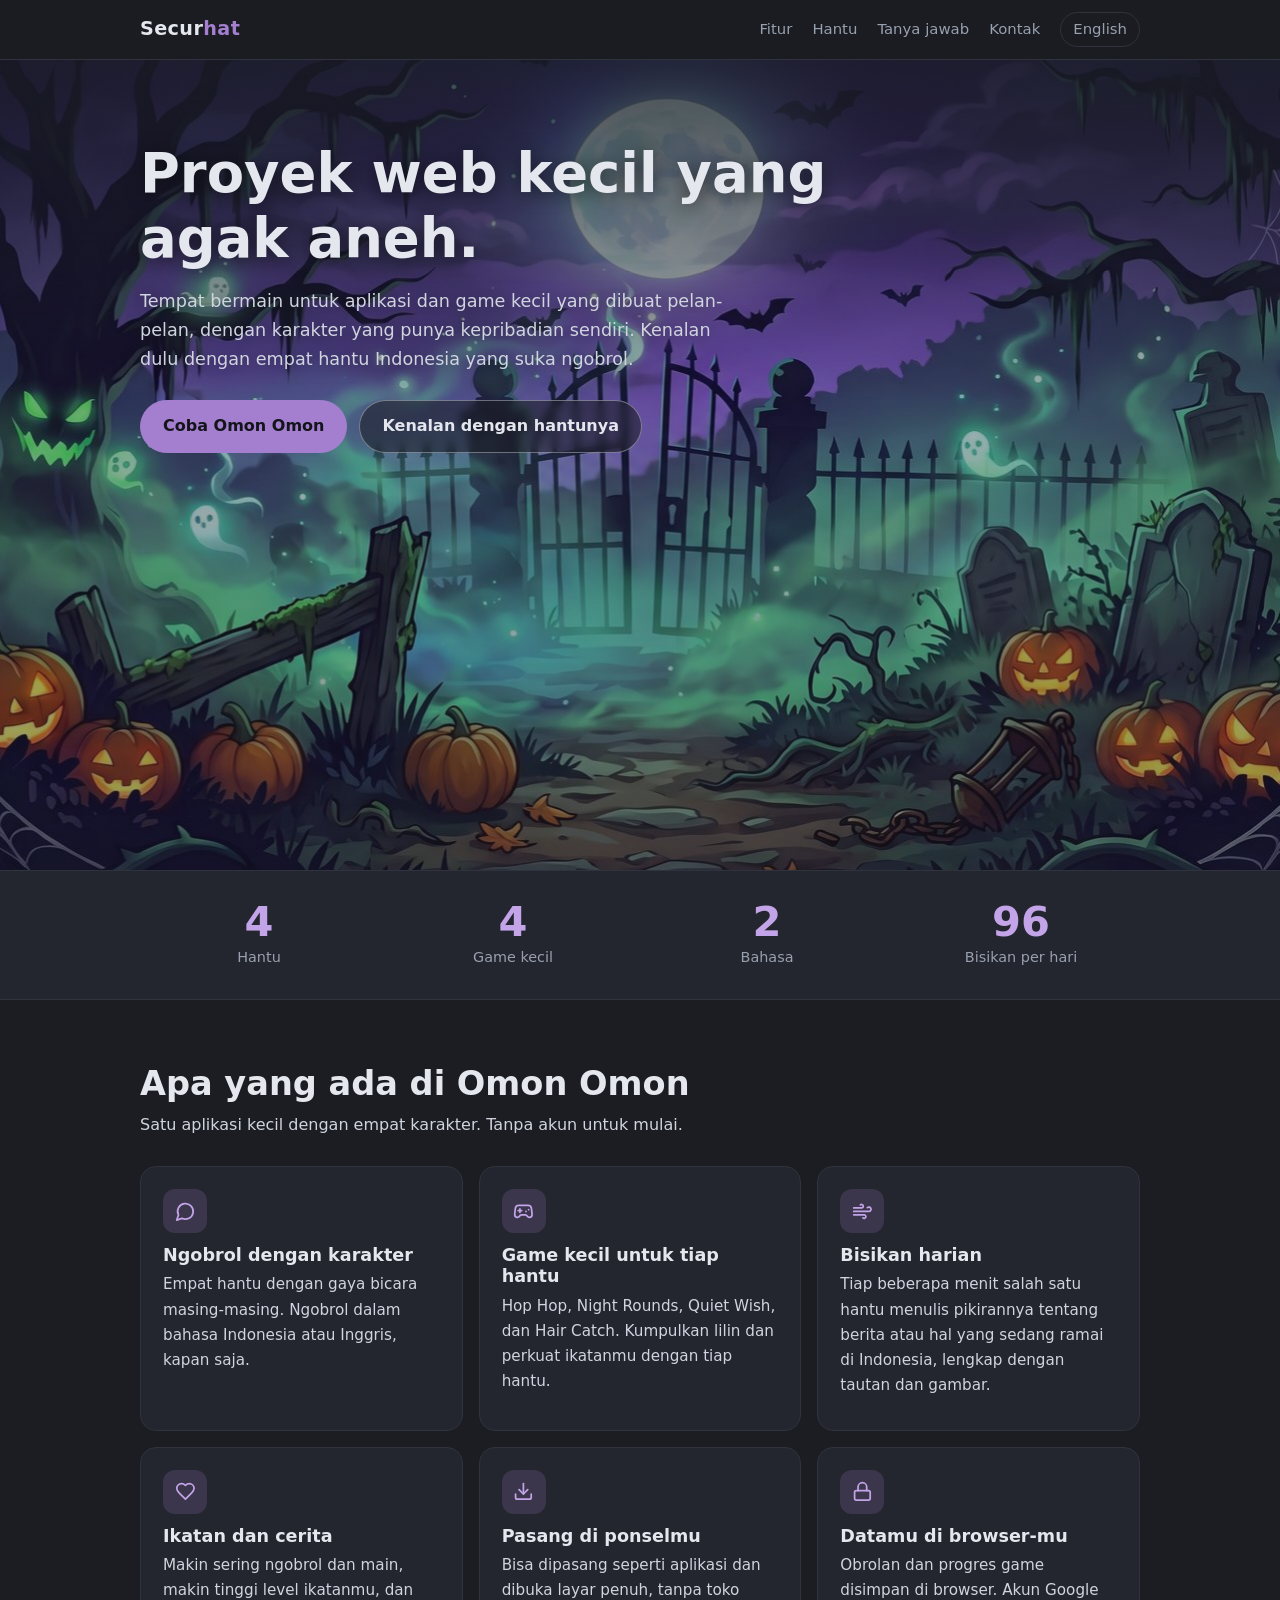
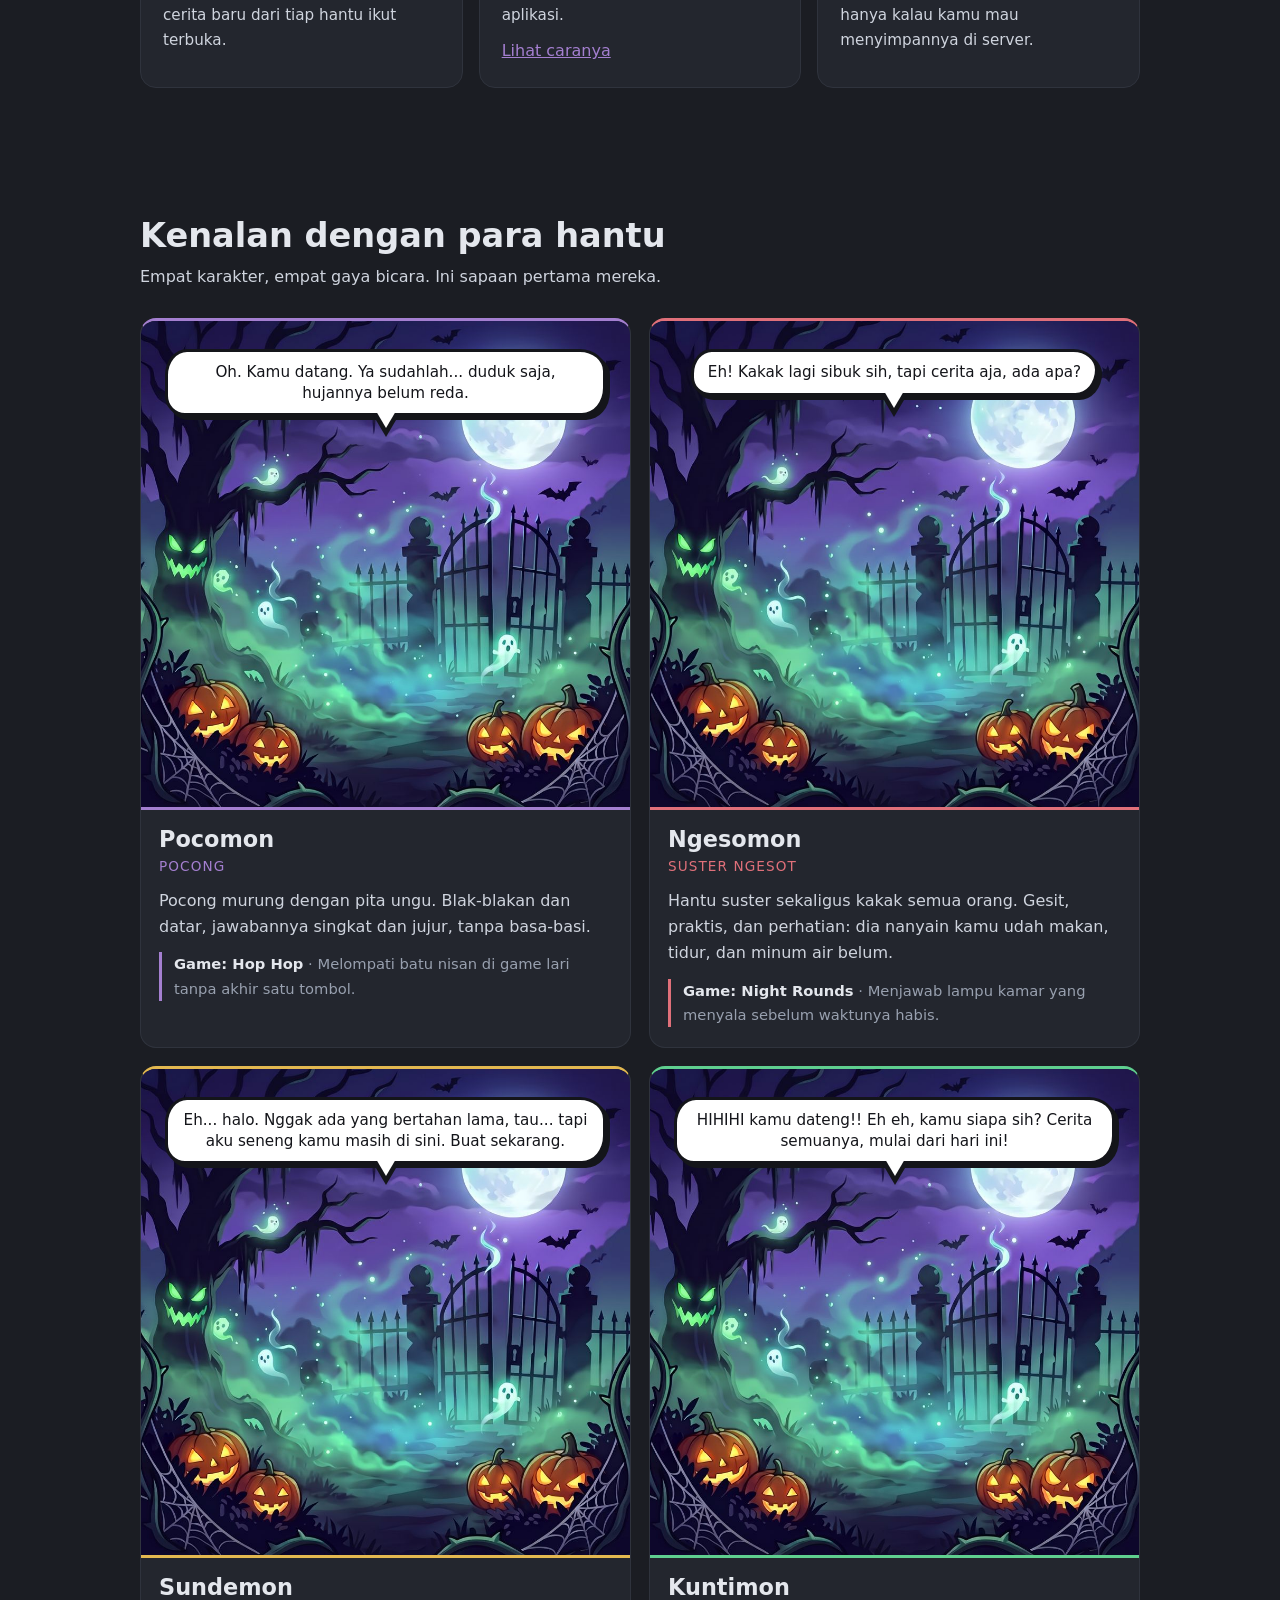
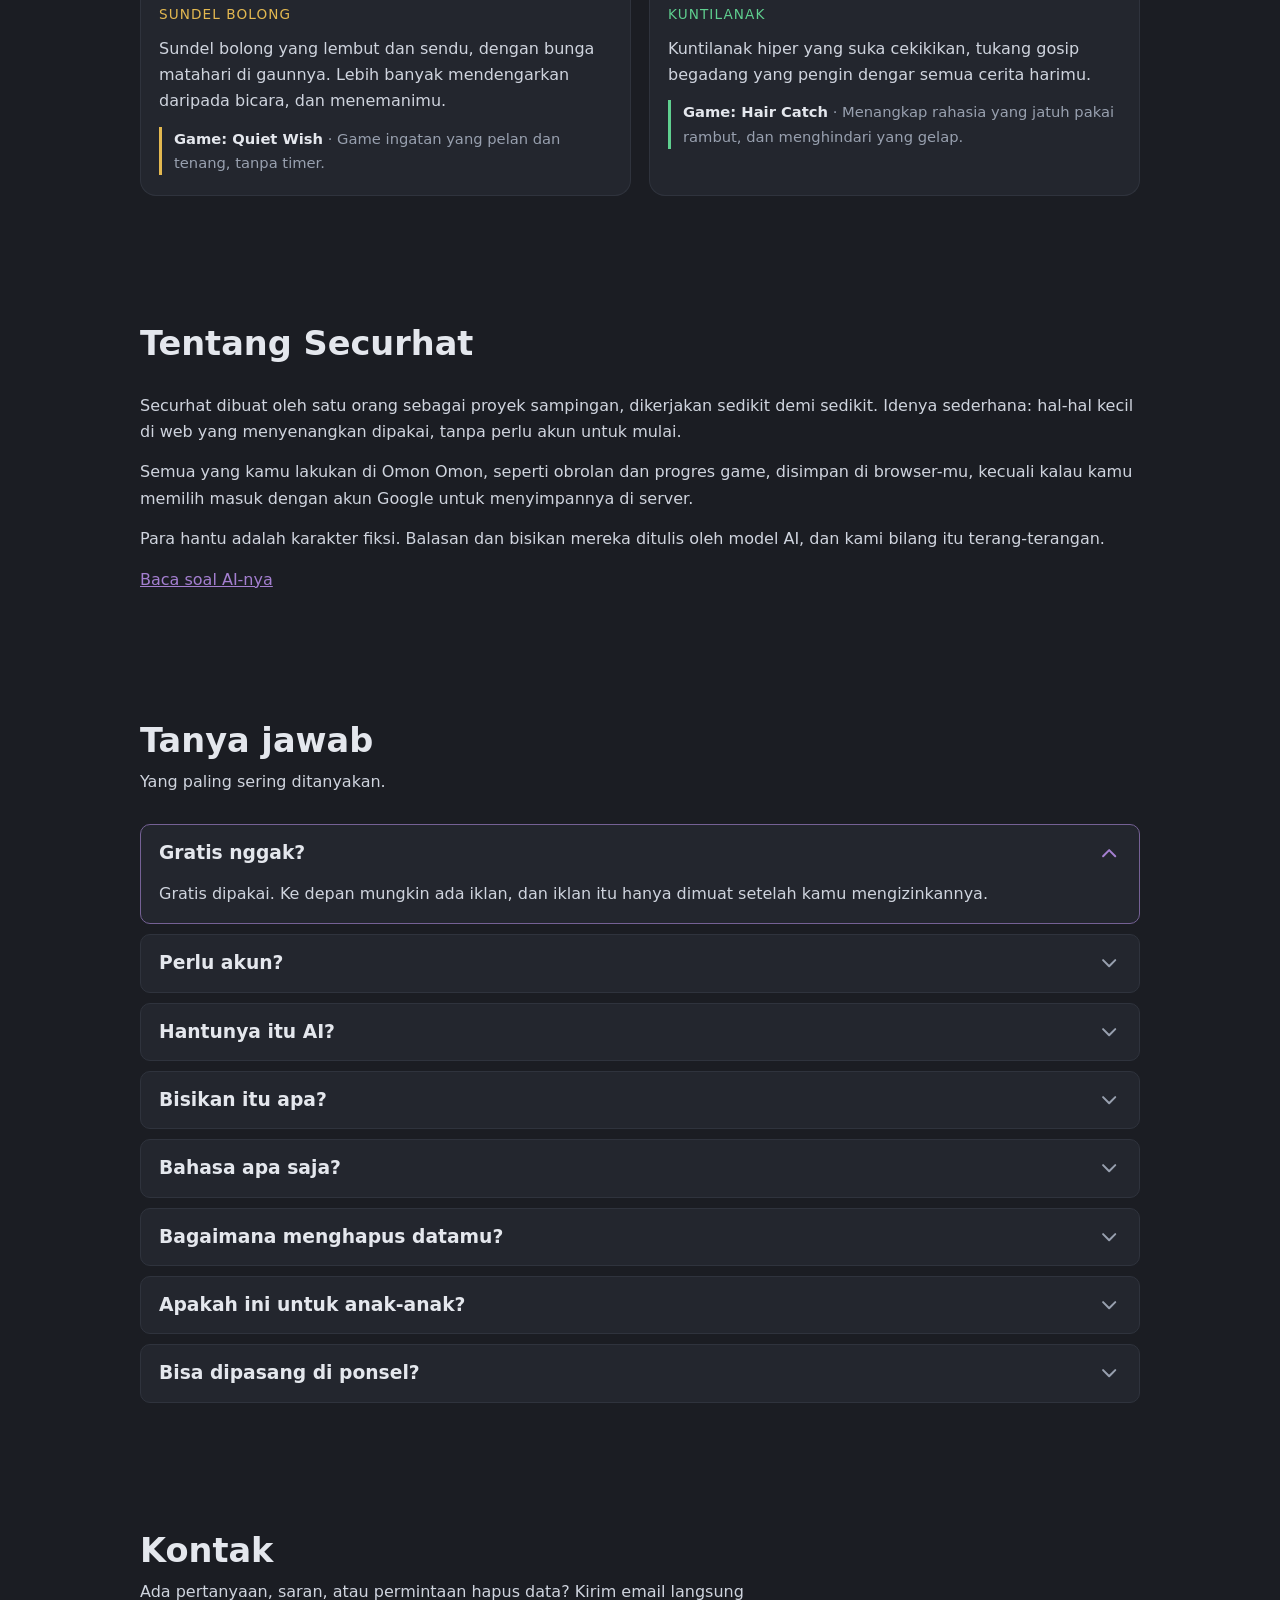
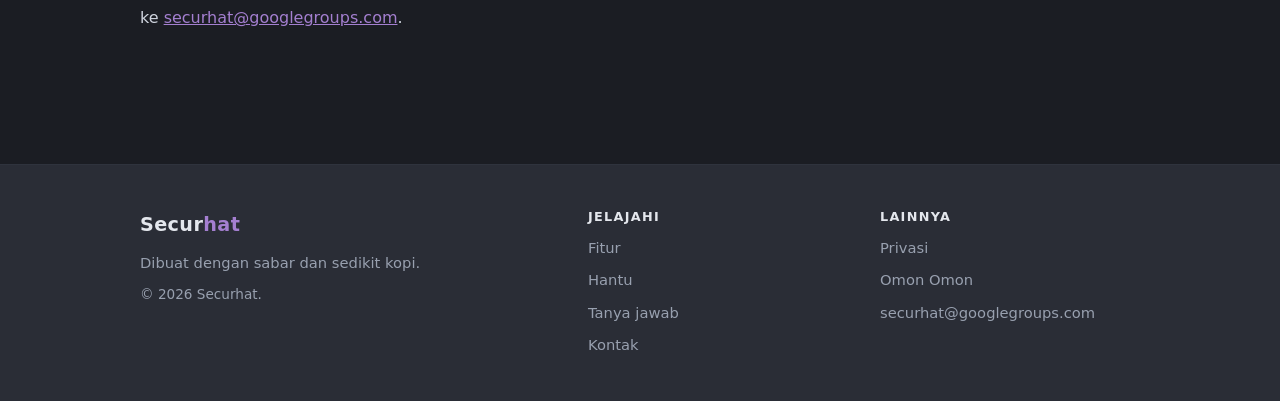
==== index.html @ 24aba556 "initial commit" ====
<!doctype html>
<html lang="id">
<head>
  <meta charset="utf-8">
  <meta name="viewport" content="width=device-width, initial-scale=1">
  <title>Securhat: proyek web kecil yang agak aneh</title>
  <meta name="description" content="Securhat adalah tempat bermain satu orang: aplikasi dan game kecil dengan karakter yang punya kepribadian sendiri. Mulai dari Omon Omon, ngobrol dengan empat hantu Indonesia.">
  <meta name="robots" content="index, follow">
  <link rel="canonical" href="https://securhat.com/">
  <link rel="alternate" hreflang="id" href="https://securhat.com/">
  <link rel="alternate" hreflang="en" href="https://securhat.com/en/">
  <meta property="og:type" content="website">
  <meta property="og:site_name" content="Securhat">
  <meta property="og:title" content="Securhat: proyek web kecil yang agak aneh">
  <meta property="og:description" content="Securhat adalah tempat bermain satu orang: aplikasi dan game kecil dengan karakter yang punya kepribadian sendiri. Mulai dari Omon Omon, ngobrol dengan empat hantu Indonesia.">
  <meta property="og:url" content="https://securhat.com/">
  <meta property="og:image" content="https://securhat.com/assets/omonomon.jpg">
  <meta name="twitter:card" content="summary">
  <meta name="theme-color" content="#1b1d23">
  <meta name="color-scheme" content="dark">
  <style>html { background: #1b1d23; color-scheme: dark; }</style>
  <link rel="icon" href="./assets/favicon.ico" sizes="48x48">
  <link rel="apple-touch-icon" href="./assets/apple-touch-icon.png">
  <link rel="stylesheet" href="./styles.css">
  <link rel="modulepreload" href="./assets/js/app.js">
  <link rel="preload" as="fetch" href="./data/content.json" crossorigin>
  <link rel="preload" as="fetch" href="./data/config.json" crossorigin>
  <link rel="preload" as="fetch" href="./data/interactions.json" crossorigin>
</head>
<body data-root="./" data-page="home">
  <div id="app"></div>
  <p id="boot-error" class="wrap doc" hidden>Halaman tidak bisa dimuat. Coba muat ulang, atau <a href="https://omonomon.securhat.com/">buka Omon Omon</a> langsung.</p>
  <noscript><p class="doc wrap">Halaman ini membutuhkan JavaScript untuk tampil. Kamu tetap bisa <a href="https://omonomon.securhat.com/">membuka Omon Omon</a> atau membaca <a href="privacy/">kebijakan privasi</a>.</p></noscript>
  <script type="module" src="./assets/js/app.js"></script>
</body>
</html>
---- styles.css ----
/* Securhat landing page. Colours, type and shape come from data/config.json (app.js sets these variables);
   the values below are only what shows before it has run. */
:root {
  --ink: #14151a; --speech: #ffffff; --comic-family: "Comic Sans MS", "Comic Neue", "Chalkboard SE", "Marker Felt", "Segoe Print", system-ui, sans-serif;
  --bg: #1b1d23; --panel: #23262e; --panel-soft: #2a2d36; --line: #2f333d;
  --text: #e4e7ed; --text-soft: #cfd4de; --muted: #98a0af;
  --accent: #a47fd0; --accent-hover: #c3a4e8; --on-accent: #14151a; --danger: #ff8a80;
  --font-family: system-ui, -apple-system, "Segoe UI", Roboto, sans-serif;
  --heading-family: var(--font-family);
  --base-size: 16px; --line-height: 1.65; --heading-weight: 700;
  --h1-size: clamp(2rem, 6vw, 3.4rem); --h2-size: clamp(1.5rem, 4vw, 2.1rem);
  --radius: 16px; --radius-small: 10px; --max-width: 1040px; --gutter: 20px;
  --cols-stats: 4; --cols-features: 3; --cols-ghosts: 2;
  --float-amp: 9px; --float-tilt: 0.6deg; --float-dur: 3600ms; --ent-dur: 1600ms; --loop-dur: 7000ms; --ent-blur: 10px;
  --glow: drop-shadow(0 0 14px rgba(95, 207, 143, 0.55));
  color-scheme: dark;
}
* { box-sizing: border-box; }
html { background: var(--bg); font-size: var(--base-size); scroll-padding-top: 76px; }
html.modal-open { overflow: hidden; }
body { margin: 0; background: var(--bg); color: var(--text); font-family: var(--font-family); line-height: var(--line-height); -webkit-text-size-adjust: 100%; }
img { max-width: 100%; }
a { color: var(--accent); }
a:hover { color: var(--accent-hover); }
h1, h2, h3 { font-family: var(--heading-family); font-weight: var(--heading-weight); line-height: 1.2; margin: 0; }
p { margin: 0; }
:focus-visible { outline: 2px solid var(--accent); outline-offset: 3px; }
.wrap { max-width: var(--max-width); margin: 0 auto; padding: 0 var(--gutter); }
.wrap.narrow { max-width: 760px; }
.sr-only { position: absolute; width: 1px; height: 1px; overflow: hidden; clip: rect(0 0 0 0); white-space: nowrap; }

/* header */
.skip { position: absolute; left: 12px; top: -60px; z-index: 100; background: var(--accent); color: var(--on-accent); padding: 8px 14px; border-radius: 8px; text-decoration: none; font-weight: 600; }
.skip:focus { top: 12px; }
.site-header { z-index: 50; border-bottom: 1px solid var(--line); background: color-mix(in srgb, var(--bg) 88%, transparent); backdrop-filter: blur(10px); }
html[data-sticky="true"] .site-header { position: sticky; top: 0; }
.site-header .bar { display: flex; align-items: center; justify-content: space-between; gap: 16px; padding-top: 12px; padding-bottom: 12px; }
.brand { font-weight: 700; font-size: 1.2rem; letter-spacing: 0.02em; color: var(--text); text-decoration: none; }
.brand span { color: var(--accent); }
.nav { display: flex; align-items: center; gap: 20px; font-size: 0.93rem; }
.nav a { color: var(--muted); text-decoration: none; }
.nav a:hover, .nav a[aria-current] { color: var(--text); }
.nav .lang { border: 1px solid var(--line); border-radius: 999px; padding: 4px 12px; }
.nav-toggle { display: none; place-items: center; width: 42px; height: 42px; border-radius: 12px; border: 1px solid var(--line); background: transparent; color: var(--text); cursor: pointer; }
.nav-toggle .icon-close, .menu-open .nav-toggle .icon-open { display: none; }
.menu-open .nav-toggle .icon-close { display: block; }
html[data-menu="collapsed"] .nav-toggle { display: grid; }
html[data-menu="collapsed"] .nav { display: none; position: absolute; left: 0; right: 0; top: 100%; flex-direction: column; align-items: stretch; gap: 0; padding: 8px var(--gutter) 16px; background: var(--bg); border-bottom: 1px solid var(--line); }
html[data-menu="collapsed"] .menu-open .nav { display: flex; }
html[data-menu="collapsed"] .nav a { padding: 12px 4px; font-size: 1.05rem; }
html[data-menu="collapsed"] .nav .lang { margin-top: 8px; text-align: center; }
.icon { width: 1.3em; height: 1.3em; fill: none; stroke: currentColor; stroke-width: 2; stroke-linecap: round; stroke-linejoin: round; flex: none; }

/* buttons */
.button { display: inline-block; padding: 12px 22px; border-radius: 999px; border: 1px solid var(--accent); background: var(--accent); color: var(--on-accent); font: inherit; font-weight: 600; text-decoration: none; cursor: pointer; }
.button:hover { background: var(--accent-hover); border-color: var(--accent-hover); color: var(--on-accent); }
.button-ghost { background: color-mix(in srgb, var(--bg) 55%, transparent); color: var(--text); border-color: color-mix(in srgb, var(--text) 40%, transparent); backdrop-filter: blur(4px); }
.button-ghost:hover { background: color-mix(in srgb, var(--bg) 75%, transparent); color: var(--text); border-color: var(--accent); }
.button-small { padding: 7px 16px; font-size: 0.9rem; }
.nav .button-small { color: var(--on-accent); }
.link-button { background: none; border: 0; padding: 0; font: inherit; color: var(--accent); text-decoration: underline; cursor: pointer; }
.link-button:hover { color: var(--accent-hover); }

/* the scene: background only, with the characters above it */
.hero { position: relative; isolation: isolate; overflow: hidden; min-height: max(var(--hero-vh-d, 86svh), var(--hero-min-d, 0px)); display: flex; align-items: flex-start; }
html[data-vp="mobile"] .hero { min-height: max(var(--hero-vh-m, 92svh), var(--hero-min-m, 0px)); }
.hero-bg { position: absolute; inset: 0; z-index: -3; }
.hero-bg img { width: 100%; height: 100%; object-fit: cover; object-position: center bottom;
  transform: translate3d(calc(var(--mx, 0) * var(--bgdepth, 0) * var(--ptr, 0px) * -1), calc(var(--sy, 0px) * var(--bgdepth, 0)), 0) scale(var(--bgscale, 1));
  transition: transform 0.18s ease-out; will-change: transform; }
.hero-shade { position: absolute; inset: 0; z-index: -2; background: linear-gradient(180deg, color-mix(in srgb, var(--bg) 78%, transparent) 0%, color-mix(in srgb, var(--bg) 35%, transparent) 42%, color-mix(in srgb, var(--bg) 45%, transparent) 100%); }
.hero-chars { position: absolute; inset: 0; z-index: -1; pointer-events: none; }
.char { position: absolute; bottom: -2%; left: var(--l-d); height: var(--h-d);
  transform: translate3d(-50%, 0, 0) translate3d(calc(var(--mx, 0) * var(--depth, 1) * var(--ptr, 0px)), calc(var(--my, 0) * var(--depth, 1) * var(--ptr, 0px) * 0.6 + var(--sy, 0px) * var(--depth, 1) * -0.4), 0);
  transition: transform 0.14s linear; will-change: transform; }
html[data-vp="mobile"] .char { left: var(--l-m); height: var(--h-m); }
.char, .stage-char { aspect-ratio: var(--ar, 0.6); }  /* set from the picture's own size (content.json), so a ghost is never squeezed by the space around her */
.char img, .stage-char img { display: block; width: 100%; height: 100%; max-width: none; object-fit: contain; transform-origin: 50% 100%; filter: var(--glow); }
.hero-copy { width: 100%; padding-top: clamp(48px, 9vh, 96px); padding-bottom: 40px; text-shadow: 0 2px 18px rgba(10, 11, 14, 0.6); }
.eyebrow { text-transform: uppercase; letter-spacing: 0.14em; font-size: 0.8rem; color: var(--accent-hover); margin-bottom: 12px; }
.hero h1 { font-size: var(--h1-size); max-width: 14em; margin-bottom: 16px; }
.hero-sub { font-size: 1.1rem; color: var(--text-soft); max-width: 34em; margin-bottom: 26px; }
.hero-cta { display: flex; gap: 12px; flex-wrap: wrap; text-shadow: none; }

/* ghosts that materialise and then float: hidden until the scene is on screen (.in), only while motion is on */
html[data-motion="on"] .char img, html[data-motion="on"] .stage-char img { opacity: 0; }
html[data-motion="on"] .hero.in .char img, html[data-motion="on"] .stage.in .stage-char img {
  animation: materialize var(--loop-dur) ease-in-out var(--ent-delay, 0ms) infinite both,
             pop var(--loop-dur) ease-out var(--ent-delay, 0ms) infinite both,
             float var(--float-dur) linear calc(var(--ent-delay, 0ms) + var(--float-delay, 0ms)) infinite;
}
.stage-char img { transition: opacity 0.22s ease, filter 0.22s ease; }
/* one loop: the ghost blurs and fades in, pops with a squash and stretch, stays, then fades out and does it again */
@keyframes materialize {
  0%   { opacity: 0;    filter: blur(var(--ent-blur)) var(--glow); }
  8%   { opacity: 0.5;  filter: blur(calc(var(--ent-blur) * 0.5)) var(--glow); }
  12%  { opacity: 0.2;  filter: blur(calc(var(--ent-blur) * 0.6)) var(--glow); }
  18%  { opacity: 0.85; filter: blur(calc(var(--ent-blur) * 0.2)) var(--glow); }
  23%  { opacity: 1;    filter: blur(0px) var(--glow); }
  88%  { opacity: 1;    filter: blur(0px) var(--glow); }
  100% { opacity: 0;    filter: blur(var(--ent-blur)) var(--glow); }
}
@keyframes pop {
  0%   { scale: 0.95 0.95; }
  16%  { scale: 1.025 0.975; }
  24%  { scale: 0.985 1.02; }
  32%  { scale: 1 1; }
  100% { scale: 1 1; }
}
/* a float and sway as a sine wave sampled every twelfth of the cycle: it starts and ends at rest, so nothing snaps */
@keyframes float {
  0%      { transform: translate3d(0, 0, 0) rotate(0deg); }
  8.33%   { transform: translate3d(0, calc(var(--float-amp) * -0.067), 0) rotate(calc(var(--float-tilt) * 0.5)); }
  16.67%  { transform: translate3d(0, calc(var(--float-amp) * -0.25), 0) rotate(calc(var(--float-tilt) * 0.866)); }
  25%     { transform: translate3d(0, calc(var(--float-amp) * -0.5), 0) rotate(var(--float-tilt)); }
  33.33%  { transform: translate3d(0, calc(var(--float-amp) * -0.75), 0) rotate(calc(var(--float-tilt) * 0.866)); }
  41.67%  { transform: translate3d(0, calc(var(--float-amp) * -0.933), 0) rotate(calc(var(--float-tilt) * 0.5)); }
  50%     { transform: translate3d(0, calc(var(--float-amp) * -1), 0) rotate(0deg); }
  58.33%  { transform: translate3d(0, calc(var(--float-amp) * -0.933), 0) rotate(calc(var(--float-tilt) * -0.5)); }
  66.67%  { transform: translate3d(0, calc(var(--float-amp) * -0.75), 0) rotate(calc(var(--float-tilt) * -0.866)); }
  75%     { transform: translate3d(0, calc(var(--float-amp) * -0.5), 0) rotate(calc(var(--float-tilt) * -1)); }
  83.33%  { transform: translate3d(0, calc(var(--float-amp) * -0.25), 0) rotate(calc(var(--float-tilt) * -0.866)); }
  91.67%  { transform: translate3d(0, calc(var(--float-amp) * -0.067), 0) rotate(calc(var(--float-tilt) * -0.5)); }
  100%    { transform: translate3d(0, 0, 0) rotate(0deg); }
}

/* sections */
.section { padding: 64px 0; }
.section-head { margin-bottom: 28px; }
.section-head h2 { font-size: var(--h2-size); margin-bottom: 8px; }
.lead { color: var(--text-soft); max-width: 38em; }
.prose { color: var(--text-soft); margin-bottom: 14px; }
.stats-band { padding: 28px 0; border-block: 1px solid var(--line); background: var(--panel); }
.stats { display: grid; grid-template-columns: repeat(var(--cols-stats), 1fr); gap: 16px; text-align: center; }
.stat b { display: block; font-size: clamp(1.8rem, 5vw, 2.6rem); line-height: 1.1; color: var(--accent-hover); font-variant-numeric: tabular-nums; }
.stat span { color: var(--muted); font-size: 0.9rem; }
.grid { display: grid; gap: 16px; }
.grid-features { grid-template-columns: repeat(var(--cols-features), 1fr); }
.card { background: var(--panel); border: 1px solid var(--line); border-radius: var(--radius); padding: 22px; }
.feature h3 { font-size: 1.1rem; margin: 12px 0 6px; }
.feature p { color: var(--text-soft); font-size: 0.95rem; margin-bottom: 10px; }
.feature-icon { display: inline-grid; place-items: center; width: 44px; height: 44px; border-radius: 12px; background: color-mix(in srgb, var(--accent) 18%, transparent); color: var(--accent-hover); }

/* the ghosts: a 2x2 grid of scenes */
.grid-ghosts { grid-template-columns: repeat(var(--cols-ghosts), 1fr); gap: 18px; }
.ghost-card { background: var(--panel); border: 1px solid var(--line); border-top: 3px solid var(--c); border-radius: var(--radius); overflow: hidden; display: flex; flex-direction: column; }
.stage { position: relative; aspect-ratio: 1 / 1; overflow: hidden; border-bottom: 3px solid var(--c, var(--accent)); background: var(--panel-soft); }
.stage-bg { position: absolute; inset: 0; width: 100%; height: 100%; object-fit: cover; object-position: center;
  transform: translate3d(calc(var(--mx, 0) * var(--ptr, 0px) * -0.5), calc(var(--my, 0) * var(--ptr, 0px) * -0.3), 0) scale(1.08); transition: transform 0.18s ease-out; }
.stage-char { position: absolute; left: 50%; bottom: 6%; height: var(--char-h, 86%);
  transform: translate3d(-50%, 0, 0) translate3d(calc(var(--mx, 0) * var(--ptr, 0px)), calc(var(--my, 0) * var(--ptr, 0px) * 0.5), 0); transition: transform 0.14s linear; }
.ghost-body { padding: 16px 18px 20px; }
.ghost-body h3 { font-size: 1.4rem; }
.ghost-body .kind { display: block; color: var(--c); margin: 2px 0 10px; font-size: 0.85rem; text-transform: uppercase; letter-spacing: 0.08em; }
.ghost-text { color: var(--text-soft); margin-bottom: 12px; }
.ghost-game { color: var(--muted); font-size: 0.92rem; border-left: 3px solid var(--c); padding-left: 12px; }
.ghost-game b { color: var(--text); }

/* a ghost's first words in a comic speech bubble, drawn like the one in the app */
.stage-speaking { --char-h: 70%; }
.speech { --tail-x: 50%; position: absolute; z-index: 2; top: 28px; left: 0; right: 0; width: fit-content; max-width: 90%; margin: 0 auto 26px; padding: 10px 14px;
  border: 3px solid var(--ink); border-radius: 22px 26px 24px 20px / 26px 22px 28px 20px; background: var(--speech); color: var(--ink);
  font-family: var(--comic-family); font-size: 0.95rem; line-height: 1.35; text-align: center; box-shadow: 4px 4px 0 var(--ink); }
.speech p { margin: 0; overflow-wrap: anywhere; }
.speech::before, .speech::after { content: ""; position: absolute; width: 0; height: 0; border-style: solid; left: var(--tail-x); }
.speech::before { border-color: var(--ink) transparent transparent transparent; border-width: 22px 13px 0 13px; bottom: -24px; margin-left: -13px; }
.speech::after { border-color: var(--speech) transparent transparent transparent; border-width: 17px 10px 0 10px; bottom: -15px; margin-left: -10px; }
html[data-motion="on"] .stage-speaking .speech { opacity: 0; }
html[data-motion="on"] .stage-speaking.in .speech { animation: speech-in 520ms cubic-bezier(0.2, 0.9, 0.3, 1.2) calc(var(--ent-dur) * 0.55) both; }
@keyframes speech-in { from { opacity: 0; transform: translateY(8px) scale(0.92); } to { opacity: 1; transform: none; } }

/* FAQ */
.faq { display: grid; gap: 10px; }
.faq-item { background: var(--panel); border: 1px solid var(--line); border-radius: var(--radius-small); }
.faq-item.open { border-color: color-mix(in srgb, var(--accent) 60%, var(--line)); }
.faq-q { width: 100%; display: flex; align-items: center; justify-content: space-between; gap: 14px; padding: 16px 18px; background: none; border: 0; color: var(--text); font: inherit; font-weight: 600; text-align: left; cursor: pointer; }
.faq-q .chevron { transition: transform var(--faq-ms, 240ms) ease; color: var(--muted); }
.faq-item.open .chevron { transform: rotate(180deg); color: var(--accent); }
.faq-a { display: grid; grid-template-rows: 0fr; visibility: hidden; transition: grid-template-rows var(--faq-ms, 240ms) ease, visibility 0s linear var(--faq-ms, 240ms); }
.faq-item.open .faq-a { grid-template-rows: 1fr; visibility: visible; transition-delay: 0s; }
.faq-a-in { overflow: hidden; padding: 0 18px; color: var(--text-soft); }
.faq-a-in > :first-child { margin-top: 0; }
.faq-item.open .faq-a-in { padding-bottom: 16px; }
.faq-a-in .link-button { display: inline-block; margin-top: 8px; }

/* modal */
dialog.modal { padding: 0; border: 1px solid var(--line); border-radius: var(--radius); background: var(--panel); color: var(--text); max-width: min(560px, calc(100% - 32px)); width: 100%; box-shadow: 0 24px 80px rgba(0, 0, 0, 0.6); }
dialog.modal::backdrop { background: rgba(10, 11, 14, 0.72); backdrop-filter: blur(3px); }
.modal-in { position: relative; padding: 26px 24px 24px; }
.modal-in h2 { font-size: 1.4rem; margin-bottom: 6px; padding-right: 36px; }
.modal-close { position: absolute; top: 12px; right: 12px; display: grid; place-items: center; width: 38px; height: 38px; border-radius: 50%; border: 1px solid var(--line); background: transparent; color: var(--text); cursor: pointer; }
.steps { margin: 16px 0 20px; padding-left: 1.2em; color: var(--text-soft); display: grid; gap: 8px; }

/* footer */
.site-footer { border-top: 1px solid var(--line); background: var(--panel-soft); color: var(--muted); font-size: 0.92rem; margin-top: 40px; }
.foot { display: grid; grid-template-columns: 1.6fr 1fr 1fr; gap: 32px; padding-top: 44px; padding-bottom: 44px; }
.foot-brand .brand { display: inline-block; margin-bottom: 10px; }
.foot-brand p { max-width: 26em; margin: 0; }
.foot-col h2 { font-size: 0.8rem; text-transform: uppercase; letter-spacing: 0.1em; color: var(--text); margin: 0 0 12px; }
.foot-col ul { list-style: none; margin: 0; padding: 0; display: grid; gap: 8px; }
.foot a { color: var(--muted); text-decoration: none; }
.foot a:hover, .foot .brand { color: var(--text); }
.foot a:not(.brand):hover { text-decoration: underline; }
.foot-brand .foot-copy { margin-top: 8px; font-size: 0.85rem; }
html[data-vp="mobile"] .foot { grid-template-columns: 1fr 1fr; }
html[data-vp="mobile"] .foot-brand { grid-column: 1 / -1; }
.social .icon { width: 1.4em; height: 1.4em; }

/* scroll-triggered reveals (only added by app.js while motion is on) */
.reveal { opacity: 0; transition: opacity var(--rd, 700ms) ease, transform var(--rd, 700ms) cubic-bezier(0.2, 0.7, 0.2, 1); transition-delay: var(--rdelay, 0ms); }
.reveal-fade-up { transform: translateY(24px); }
.reveal-scale-in { transform: scale(0.92); }
.reveal.revealed { opacity: 1; transform: none; }

/* text pages (privacy) */
.doc { padding: 40px 0 24px; }
.doc h1 { font-size: 1.9rem; margin: 0 0 6px; }
.doc .updated { color: var(--muted); font-size: 0.9rem; margin: 0 0 24px; }
.doc h2 { font-size: 1.05rem; margin: 28px 0 8px; }
.doc p, .doc li { color: var(--text-soft); margin-bottom: 8px; }

/* responsive: the breakpoints themselves are in config.json; app.js sets data-vp */
html[data-vp="mobile"] .stage { aspect-ratio: 4 / 5; --char-h: 64%; }  /* a narrow card needs more height: the bubble takes more lines */
html[data-vp="mobile"] .section { padding: 48px 0; }

html[data-motion="off"] *, html[data-motion="off"] *::before, html[data-motion="off"] *::after { scroll-behavior: auto !important; transition-duration: 0.01ms !important; animation: none !important; }
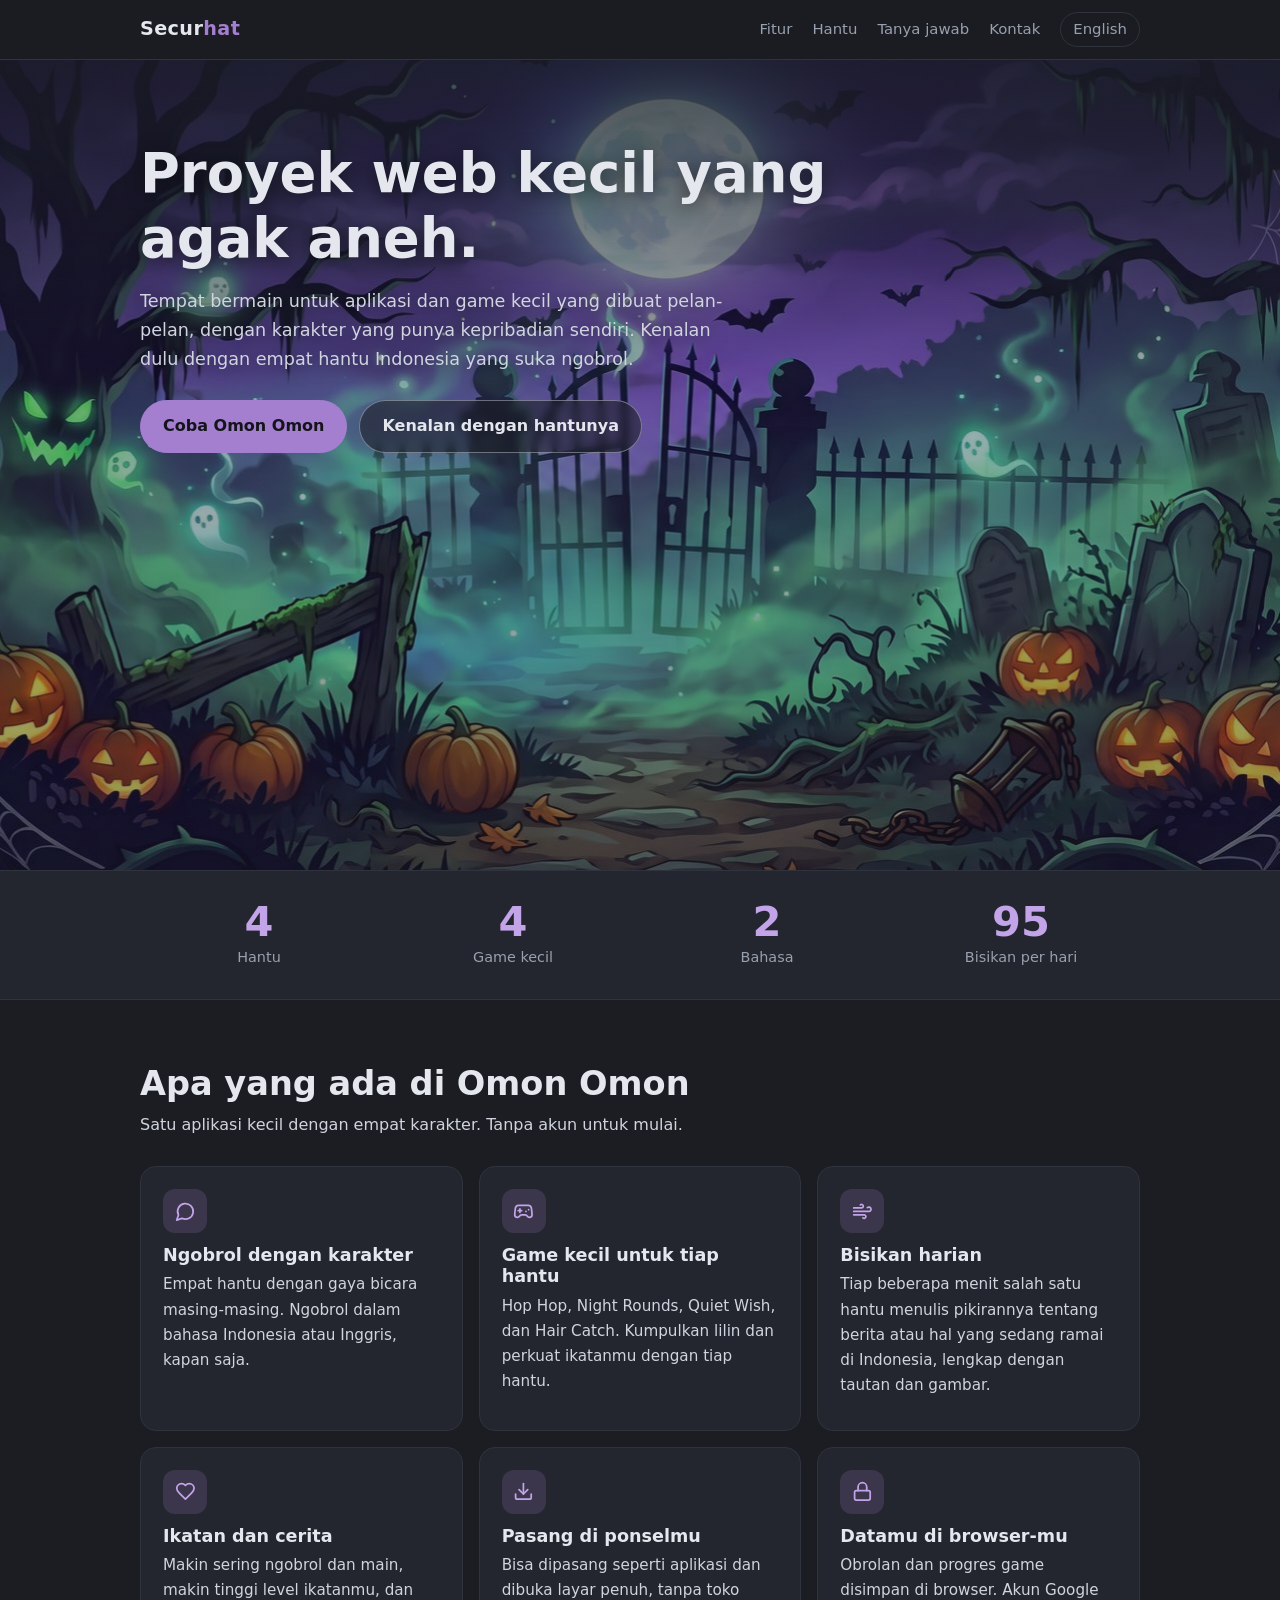
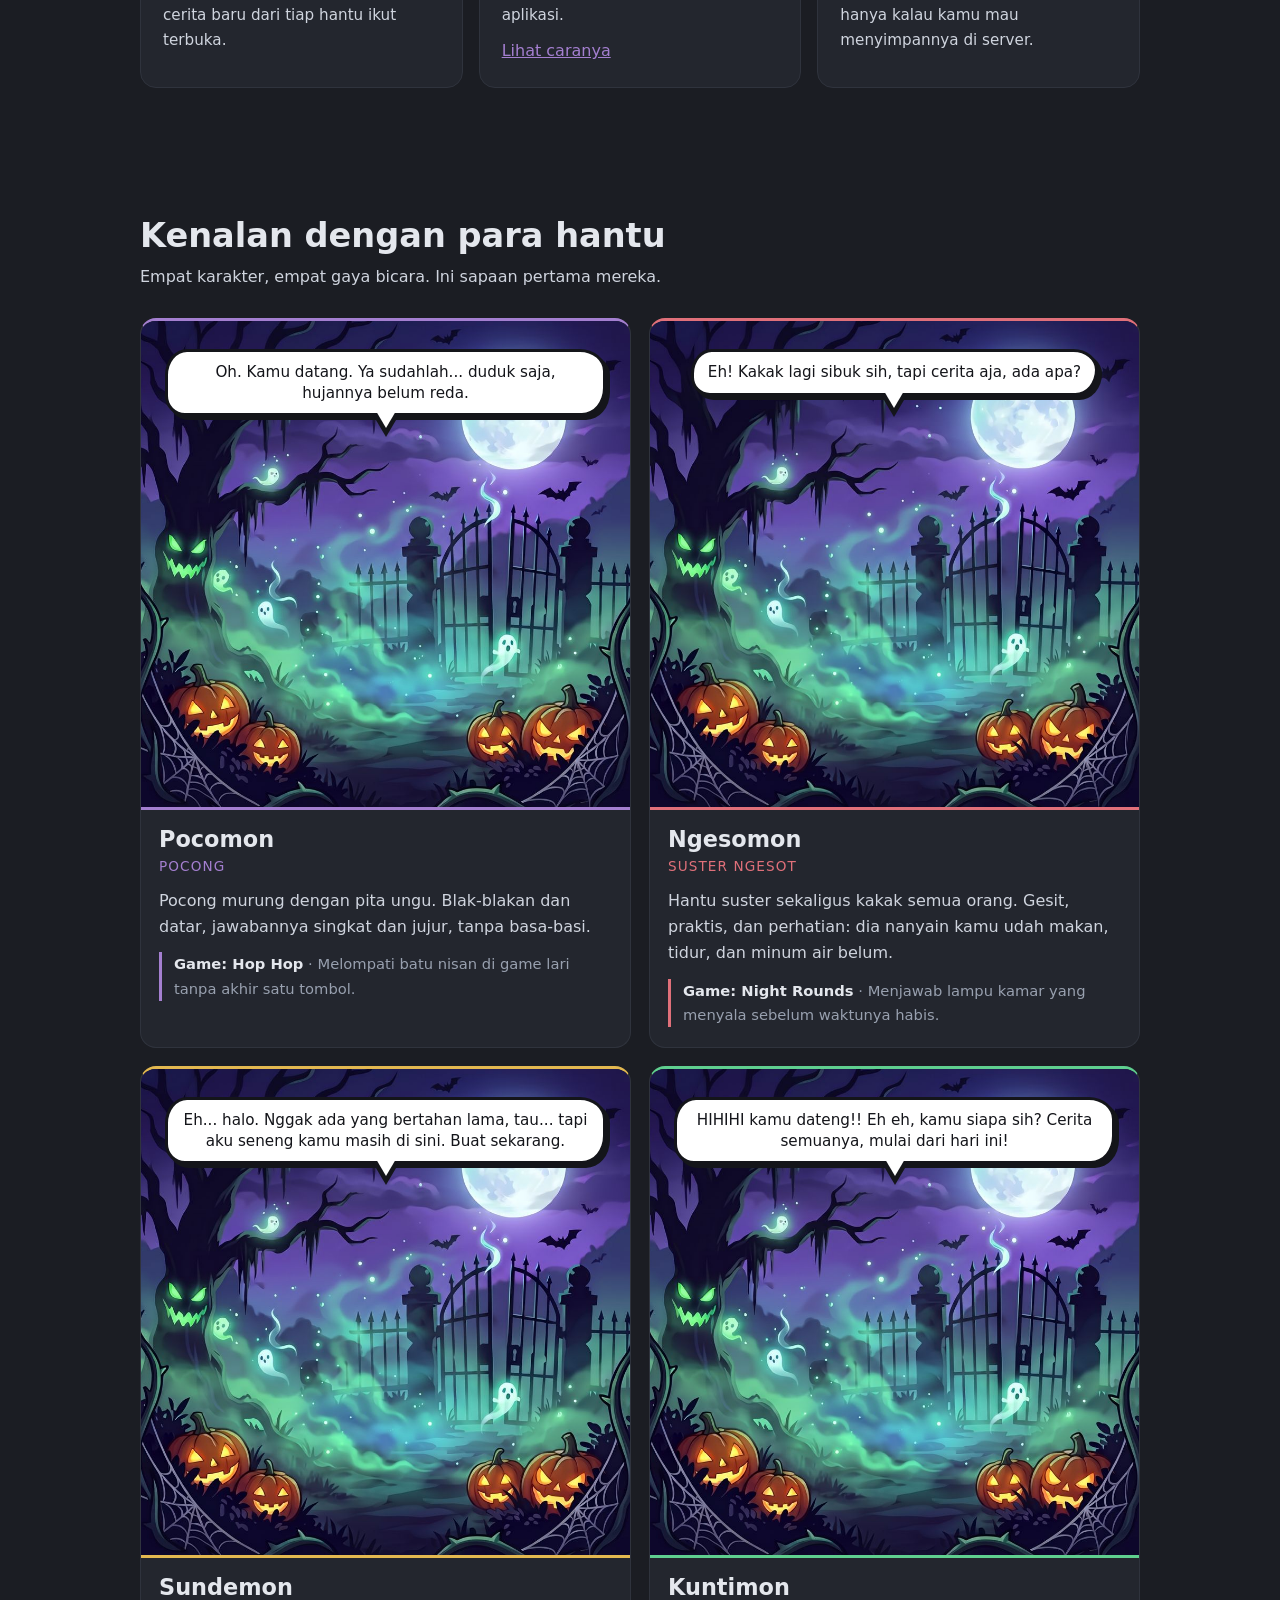
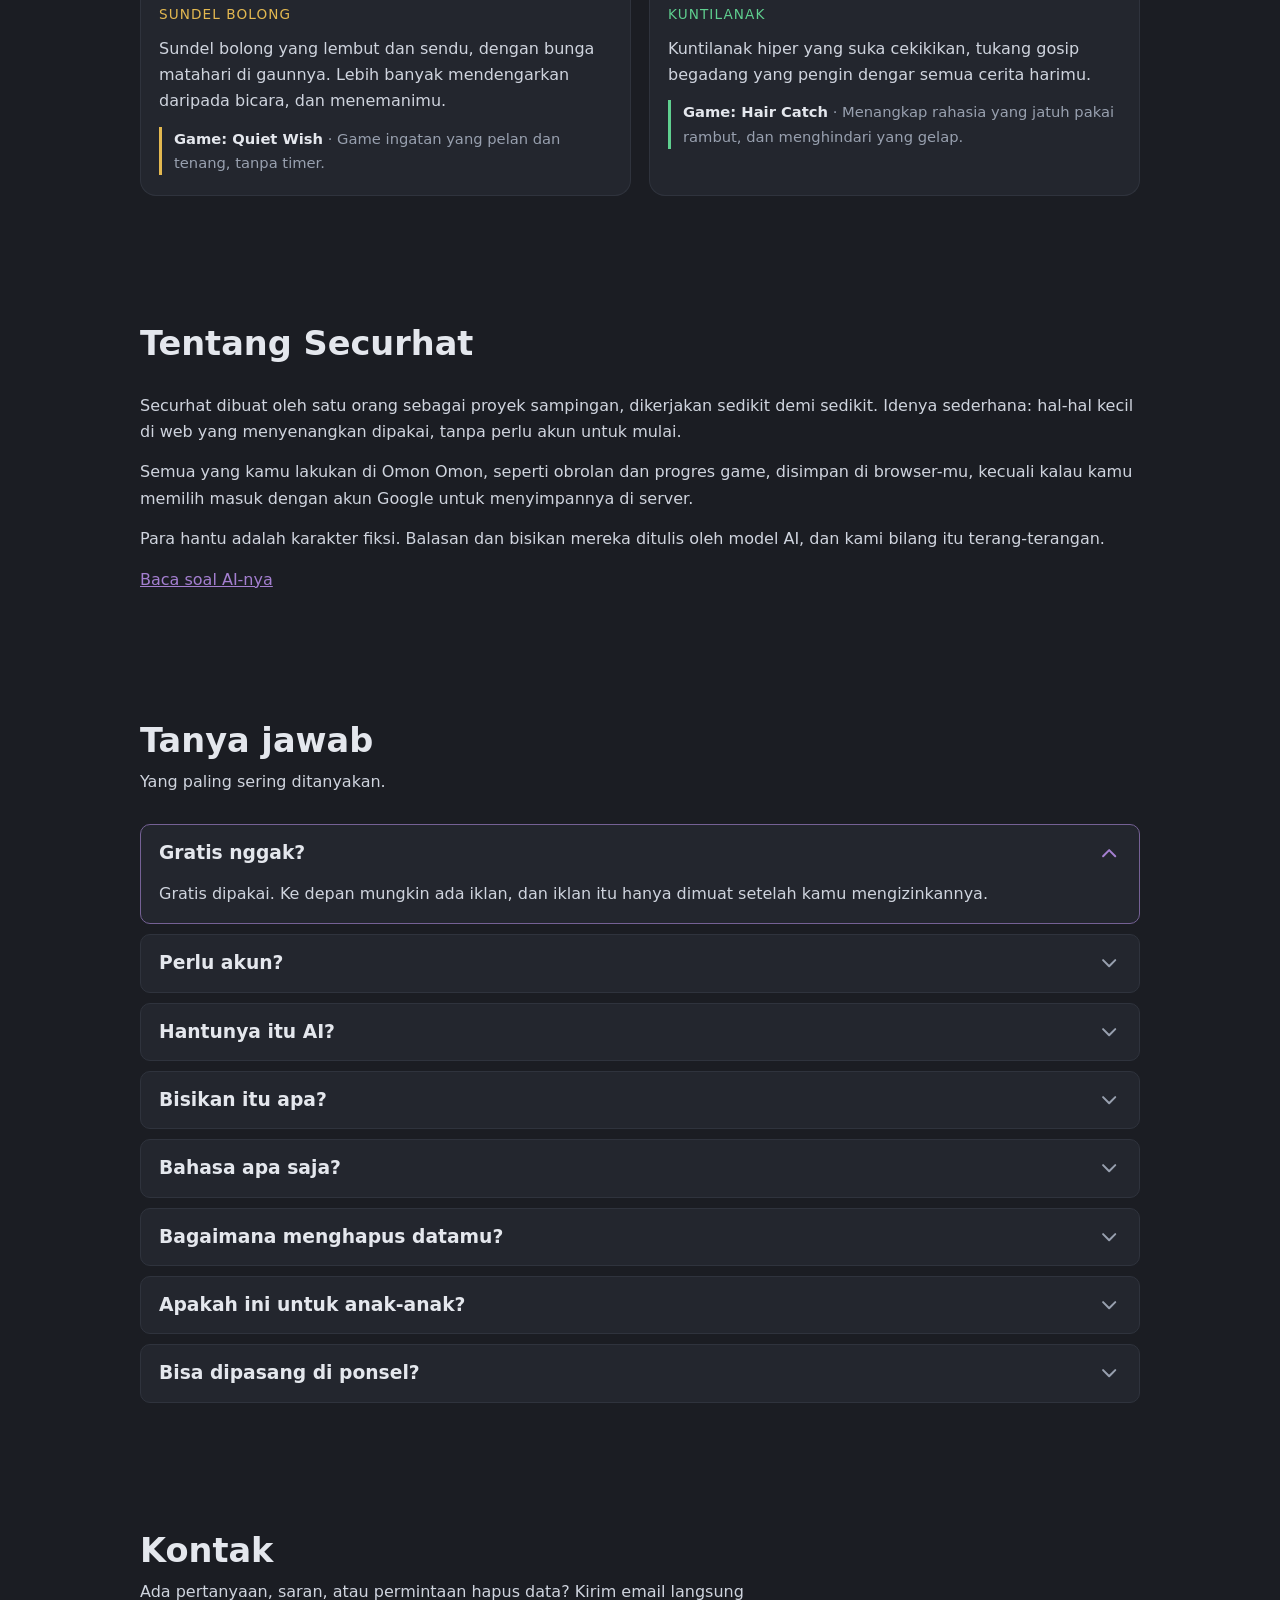
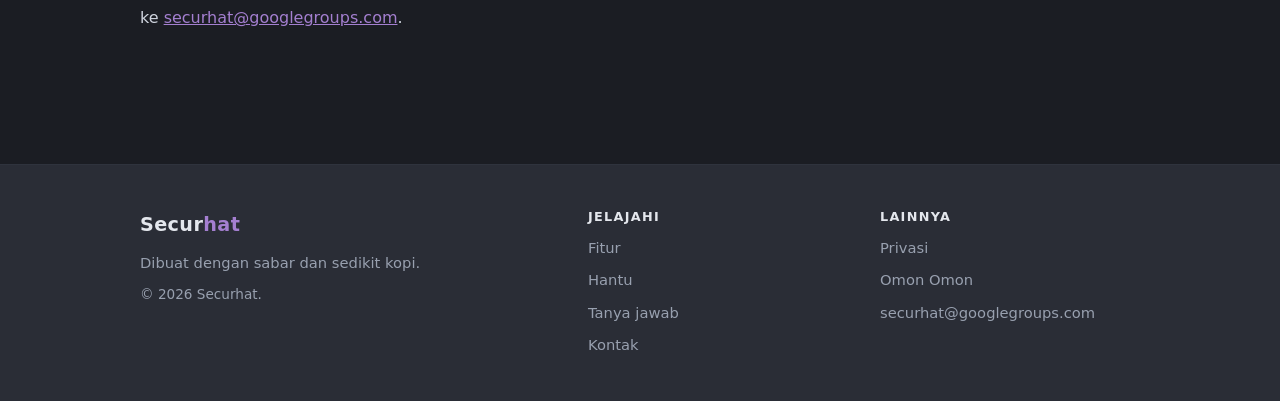
==== commit 0b7c4496: "checkpoint" ====
--- a/index.html
+++ b/index.html
@@ -26,6 +26,7 @@
   <link rel="preload" as="fetch" href="./data/content.json" crossorigin>
   <link rel="preload" as="fetch" href="./data/config.json" crossorigin>
   <link rel="preload" as="fetch" href="./data/interactions.json" crossorigin>
+  <script async src="https://pagead2.googlesyndication.com/pagead/js/adsbygoogle.js?client=ca-pub-5724793194530247" crossorigin="anonymous"></script>
 </head>
 <body data-root="./" data-page="home">
   <div id="app"></div>
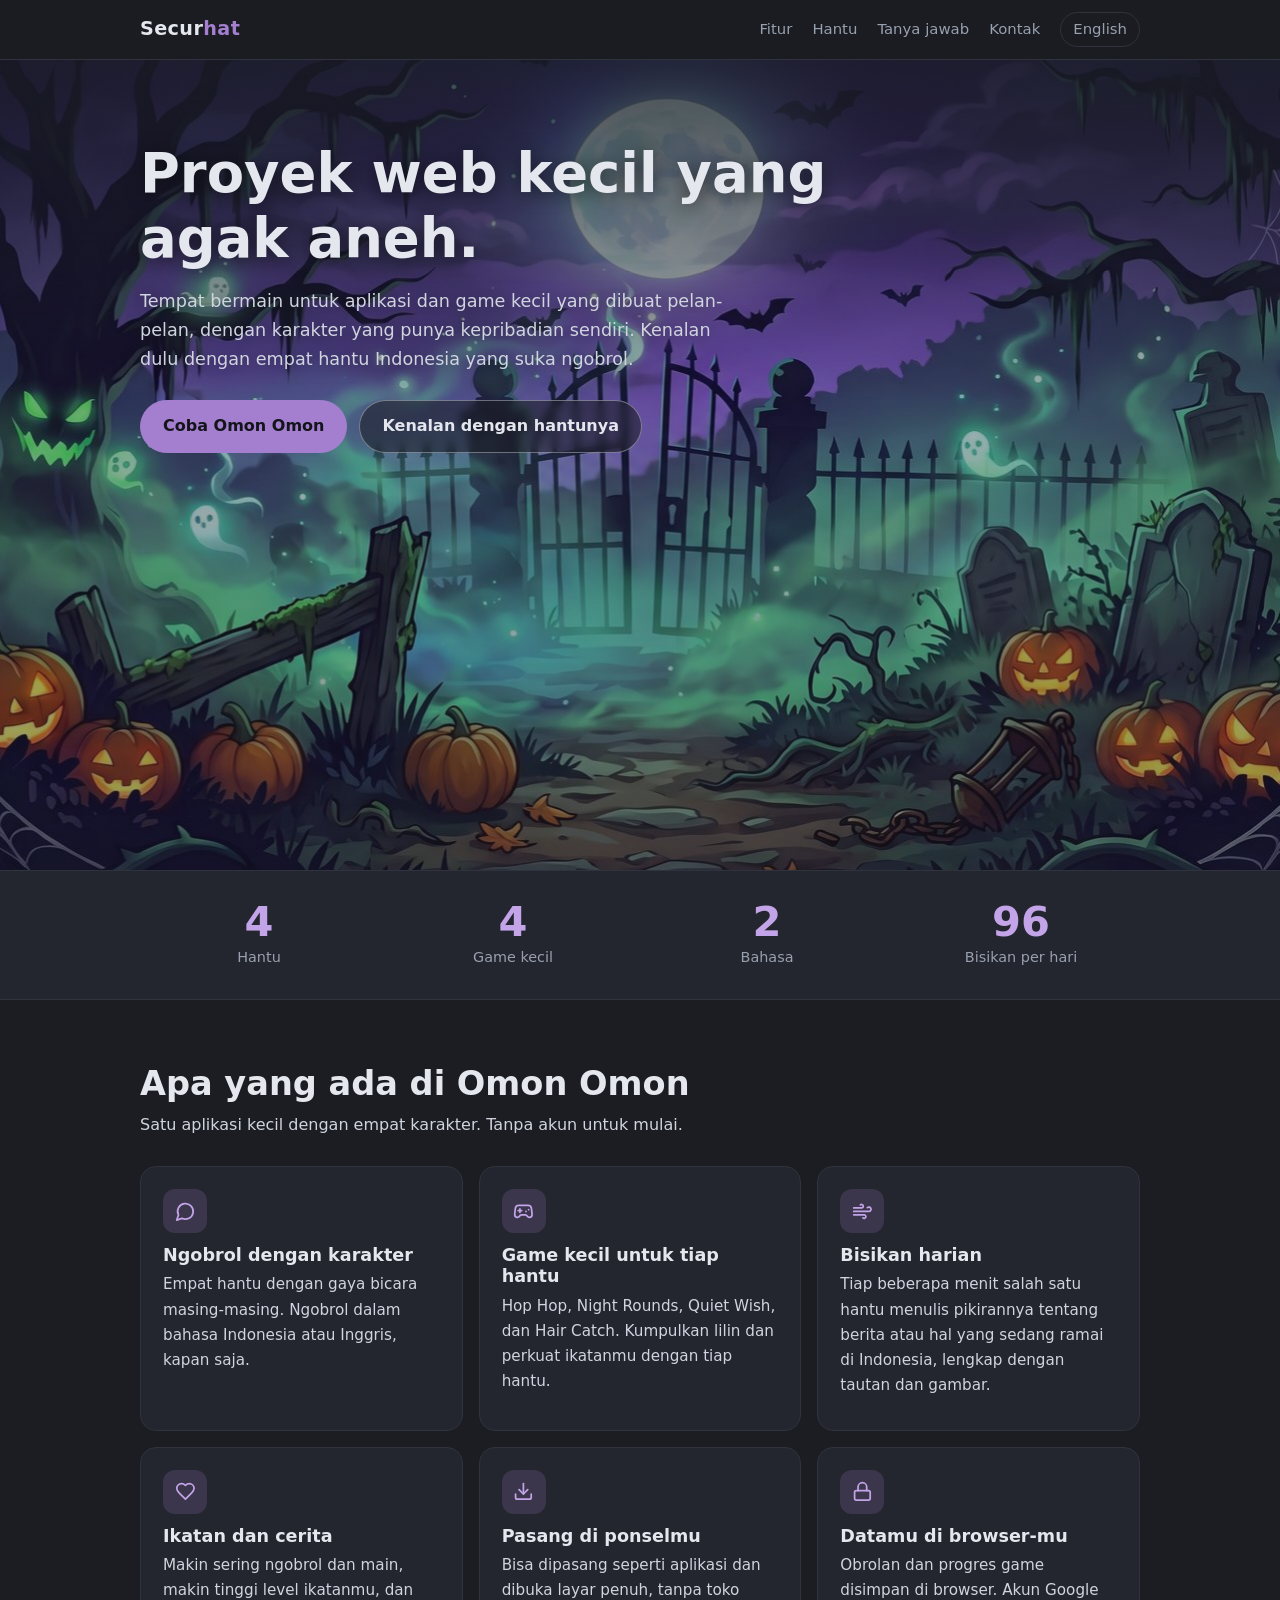
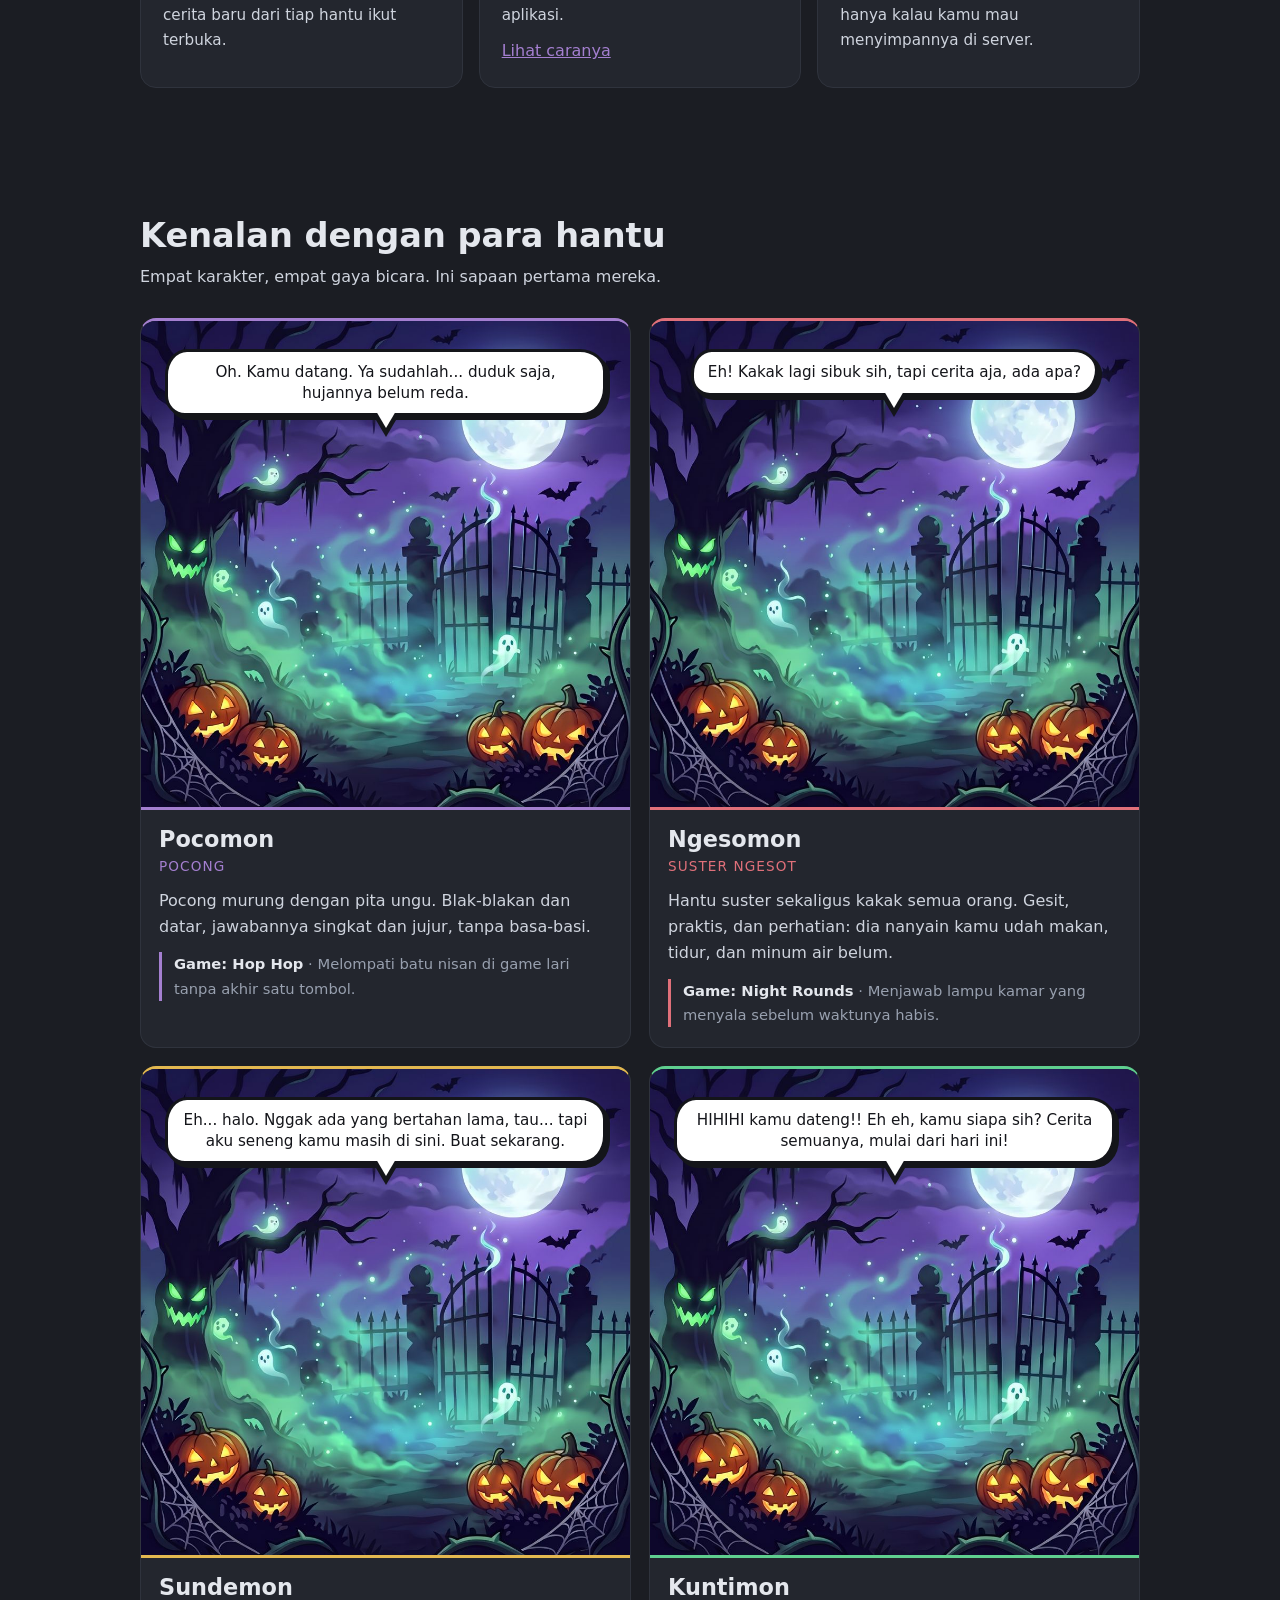
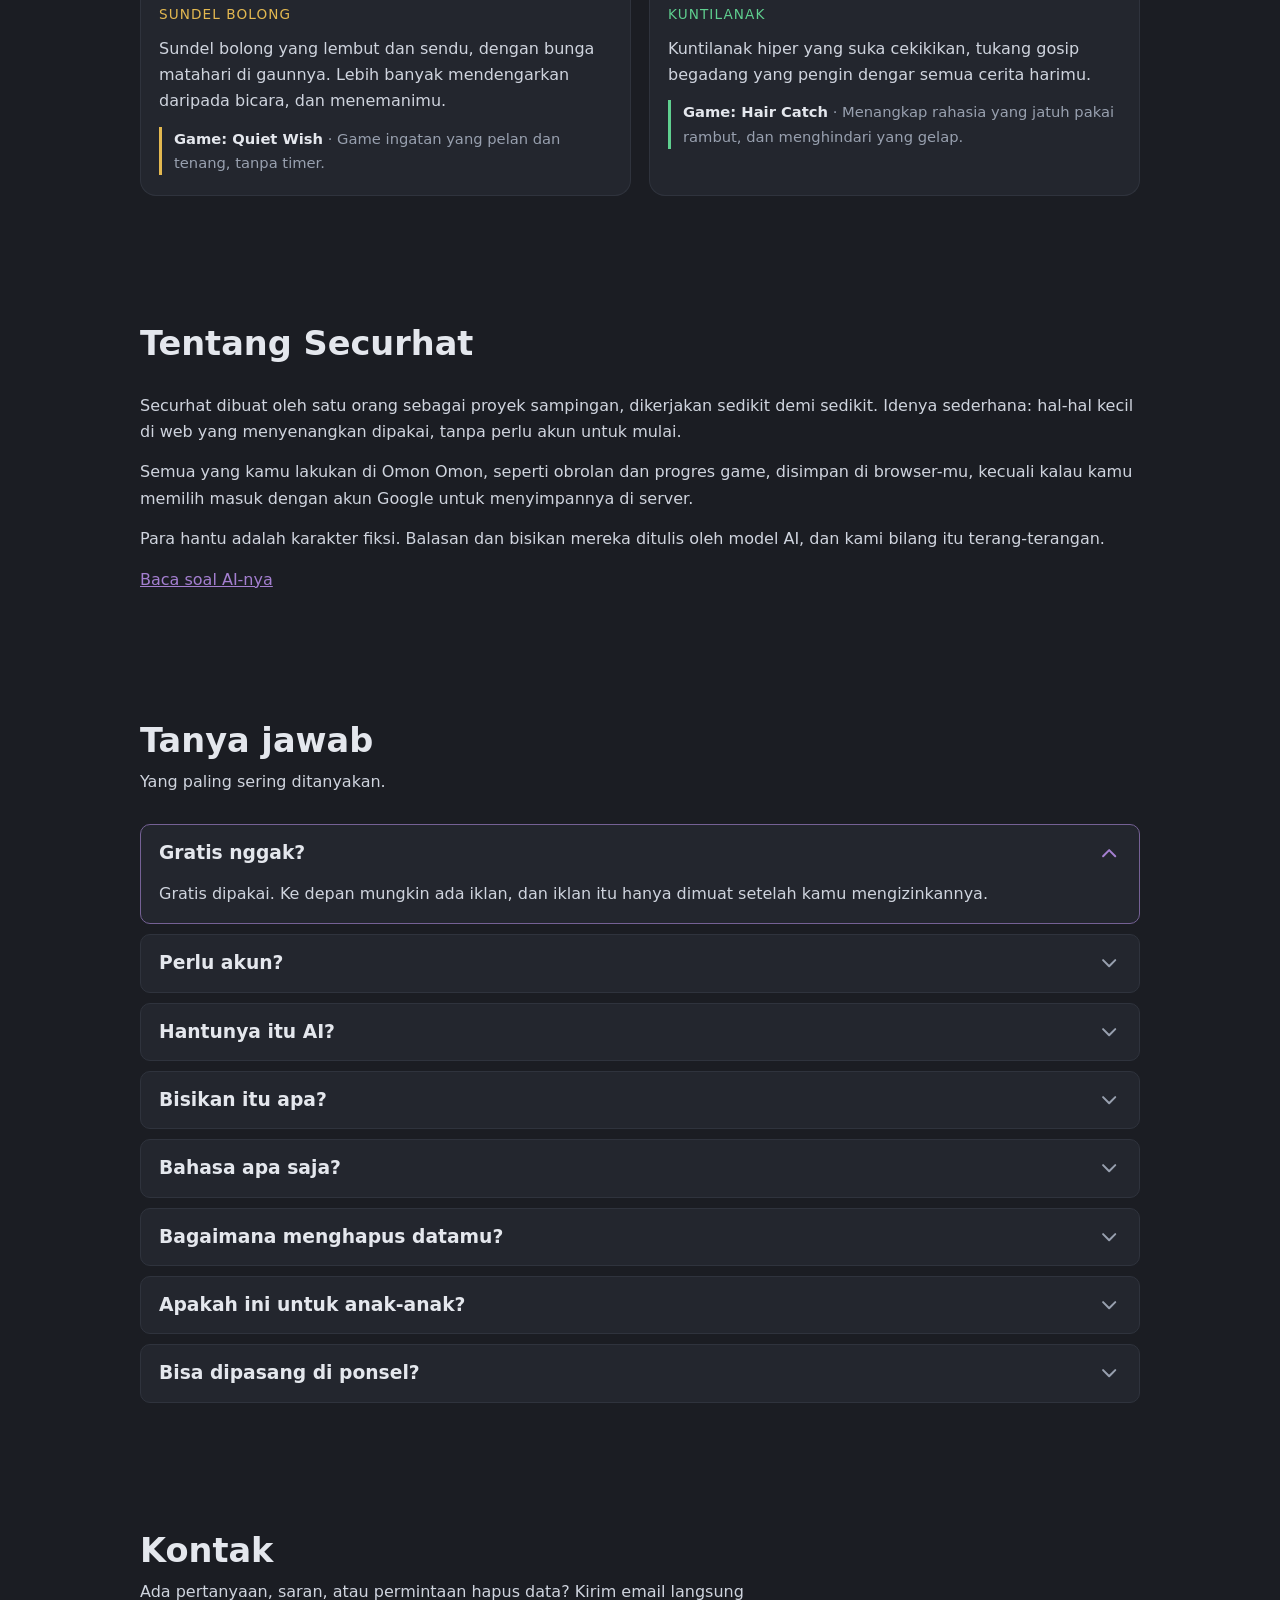
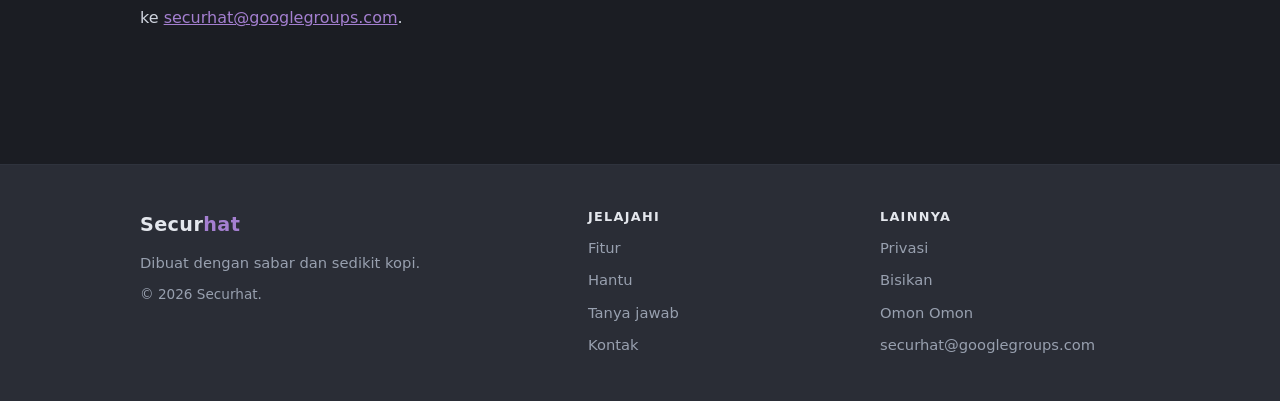
==== commit 38613b21: "checkpoint" ====
--- a/index.html
+++ b/index.html
@@ -3,6 +3,7 @@
 <head>
   <meta charset="utf-8">
   <meta name="viewport" content="width=device-width, initial-scale=1">
+  <meta name="google-adsense-account" content="ca-pub-1659849465532275">
   <title>Securhat: proyek web kecil yang agak aneh</title>
   <meta name="description" content="Securhat adalah tempat bermain satu orang: aplikasi dan game kecil dengan karakter yang punya kepribadian sendiri. Mulai dari Omon Omon, ngobrol dengan empat hantu Indonesia.">
   <meta name="robots" content="index, follow">
@@ -26,10 +27,43 @@
   <link rel="preload" as="fetch" href="./data/content.json" crossorigin>
   <link rel="preload" as="fetch" href="./data/config.json" crossorigin>
   <link rel="preload" as="fetch" href="./data/interactions.json" crossorigin>
-  <script async src="https://pagead2.googlesyndication.com/pagead/js/adsbygoogle.js?client=ca-pub-5724793194530247" crossorigin="anonymous"></script>
+  <script async src="https://pagead2.googlesyndication.com/pagead/js/adsbygoogle.js?client=ca-pub-1659849465532275" crossorigin="anonymous"></script>
 </head>
 <body data-root="./" data-page="home">
-  <div id="app"></div>
+  <div id="app">
+<!-- prerender:start -->
+<div class="prerender">
+<header><p><strong>Securhat</strong></p><nav><a href="#features">Apa yang ada di Omon Omon</a> <a href="#ghosts">Kenalan dengan para hantu</a> <a href="#faq">Tanya jawab</a> <a href="/feeds/">Feeds</a> <a href="privacy/">Privasi</a> <a href="en/">English</a></nav></header>
+<main><section><h1>Proyek web kecil yang agak aneh.</h1><p>Tempat bermain untuk aplikasi dan game kecil yang dibuat pelan-pelan, dengan karakter yang punya kepribadian sendiri. Kenalan dulu dengan empat hantu Indonesia yang suka ngobrol.</p><p><a href="https://omonomon.securhat.com/">Coba Omon Omon</a></p></section>
+<section id="features"><h2>Apa yang ada di Omon Omon</h2><p>Satu aplikasi kecil dengan empat karakter. Tanpa akun untuk mulai.</p>
+<h3>Ngobrol dengan karakter</h3><p>Empat hantu dengan gaya bicara masing-masing. Ngobrol dalam bahasa Indonesia atau Inggris, kapan saja.</p>
+<h3>Game kecil untuk tiap hantu</h3><p>Hop Hop, Night Rounds, Quiet Wish, dan Hair Catch. Kumpulkan lilin dan perkuat ikatanmu dengan tiap hantu.</p>
+<h3>Bisikan harian</h3><p>Tiap beberapa menit salah satu hantu menulis pikirannya tentang berita atau hal yang sedang ramai di Indonesia, lengkap dengan tautan dan gambar.</p>
+<h3>Ikatan dan cerita</h3><p>Makin sering ngobrol dan main, makin tinggi level ikatanmu, dan cerita baru dari tiap hantu ikut terbuka.</p>
+<h3>Pasang di ponselmu</h3><p>Bisa dipasang seperti aplikasi dan dibuka layar penuh, tanpa toko aplikasi.</p>
+<h3>Datamu di browser-mu</h3><p>Obrolan dan progres game disimpan di browser. Akun Google hanya kalau kamu mau menyimpannya di server.</p>
+</section>
+<section id="ghosts"><h2>Kenalan dengan para hantu</h2><p>Empat karakter, empat gaya bicara. Ini sapaan pertama mereka.</p>
+<h3>Pocomon (pocong)</h3><p>Pocong murung dengan pita ungu. Blak-blakan dan datar, jawabannya singkat dan jujur, tanpa basa-basi.</p><p><em>&ldquo;Oh. Kamu datang. Ya sudahlah... duduk saja, hujannya belum reda.&rdquo;</em></p><p>Hop Hop: Melompati batu nisan di game lari tanpa akhir satu tombol.</p>
+<h3>Ngesomon (suster ngesot)</h3><p>Hantu suster sekaligus kakak semua orang. Gesit, praktis, dan perhatian: dia nanyain kamu udah makan, tidur, dan minum air belum.</p><p><em>&ldquo;Eh! Kakak lagi sibuk sih, tapi cerita aja, ada apa?&rdquo;</em></p><p>Night Rounds: Menjawab lampu kamar yang menyala sebelum waktunya habis.</p>
+<h3>Sundemon (sundel bolong)</h3><p>Sundel bolong yang lembut dan sendu, dengan bunga matahari di gaunnya. Lebih banyak mendengarkan daripada bicara, dan menemanimu.</p><p><em>&ldquo;Eh... halo. Nggak ada yang bertahan lama, tau... tapi aku seneng kamu masih di sini. Buat sekarang.&rdquo;</em></p><p>Quiet Wish: Game ingatan yang pelan dan tenang, tanpa timer.</p>
+<h3>Kuntimon (kuntilanak)</h3><p>Kuntilanak hiper yang suka cekikikan, tukang gosip begadang yang pengin dengar semua cerita harimu.</p><p><em>&ldquo;HIHIHI kamu dateng!! Eh eh, kamu siapa sih? Cerita semuanya, mulai dari hari ini!&rdquo;</em></p><p>Hair Catch: Menangkap rahasia yang jatuh pakai rambut, dan menghindari yang gelap.</p>
+</section>
+<section id="about"><h2>Tentang Securhat</h2><p>Securhat dibuat oleh satu orang sebagai proyek sampingan, dikerjakan sedikit demi sedikit. Idenya sederhana: hal-hal kecil di web yang menyenangkan dipakai, tanpa perlu akun untuk mulai.</p><p>Semua yang kamu lakukan di Omon Omon, seperti obrolan dan progres game, disimpan di browser-mu, kecuali kalau kamu memilih masuk dengan akun Google untuk menyimpannya di server.</p><p>Para hantu adalah karakter fiksi. Balasan dan bisikan mereka ditulis oleh model AI, dan kami bilang itu terang-terangan.</p></section>
+<section id="faq"><h2>Tanya jawab</h2><p>Yang paling sering ditanyakan.</p>
+<h3>Gratis nggak?</h3><p>Gratis dipakai. Ke depan mungkin ada iklan, dan iklan itu hanya dimuat setelah kamu mengizinkannya.</p>
+<h3>Perlu akun?</h3><p>Tidak. Obrolan dan progres game disimpan di browser-mu. Masuk dengan Google itu opsional, kalau kamu mau progresmu tersimpan di server dan bisa dibawa ke perangkat lain.</p>
+<h3>Hantunya itu AI?</h3><p>Ya. Balasan hantu dan bisikan ditulis oleh model AI (Google Gemini) dengan kepribadian yang sudah ditentukan. Mereka karakter fiksi, bukan orang sungguhan.</p>
+<h3>Bisikan itu apa?</h3><p>Tulisan singkat dari salah satu hantu tentang sesuatu dari Indonesia, seperti artikel berita atau topik yang sedang ramai. Ada gambar dan tautan ke sumbernya, dan kamu bisa menyukai, berkomentar, dan membagikannya.</p>
+<h3>Bahasa apa saja?</h3><p>Bahasa Indonesia dan Inggris. Pilih di halaman Aku di dalam aplikasi.</p>
+<h3>Bagaimana menghapus datamu?</h3><p>Hapus obrolan lewat menu di daftar chat, atau hapus akun di halaman Aku. Bisa juga kirim email ke kami.</p>
+<h3>Apakah ini untuk anak-anak?</h3><p>Tidak ditujukan untuk anak kecil. Ada karakter hantu dan topik gelap yang lucu, tapi tetap sebaiknya untuk remaja dan dewasa.</p>
+<h3>Bisa dipasang di ponsel?</h3><p>Bisa. Omon Omon dapat dipasang seperti aplikasi dari browser, tanpa toko aplikasi.</p>
+</section>
+<section id="contact"><h2>Kontak</h2><p>Ada pertanyaan, saran, atau permintaan hapus data? Kirim email langsung ke <a href="mailto:securhat@googlegroups.com">securhat@googlegroups.com</a></p></section></main>
+<footer><p>© 2026 Securhat. Dibuat dengan sabar dan sedikit kopi.</p></footer></div>
+<!-- prerender:end -->
+  </div>
   <p id="boot-error" class="wrap doc" hidden>Halaman tidak bisa dimuat. Coba muat ulang, atau <a href="https://omonomon.securhat.com/">buka Omon Omon</a> langsung.</p>
   <noscript><p class="doc wrap">Halaman ini membutuhkan JavaScript untuk tampil. Kamu tetap bisa <a href="https://omonomon.securhat.com/">membuka Omon Omon</a> atau membaca <a href="privacy/">kebijakan privasi</a>.</p></noscript>
   <script type="module" src="./assets/js/app.js"></script>
